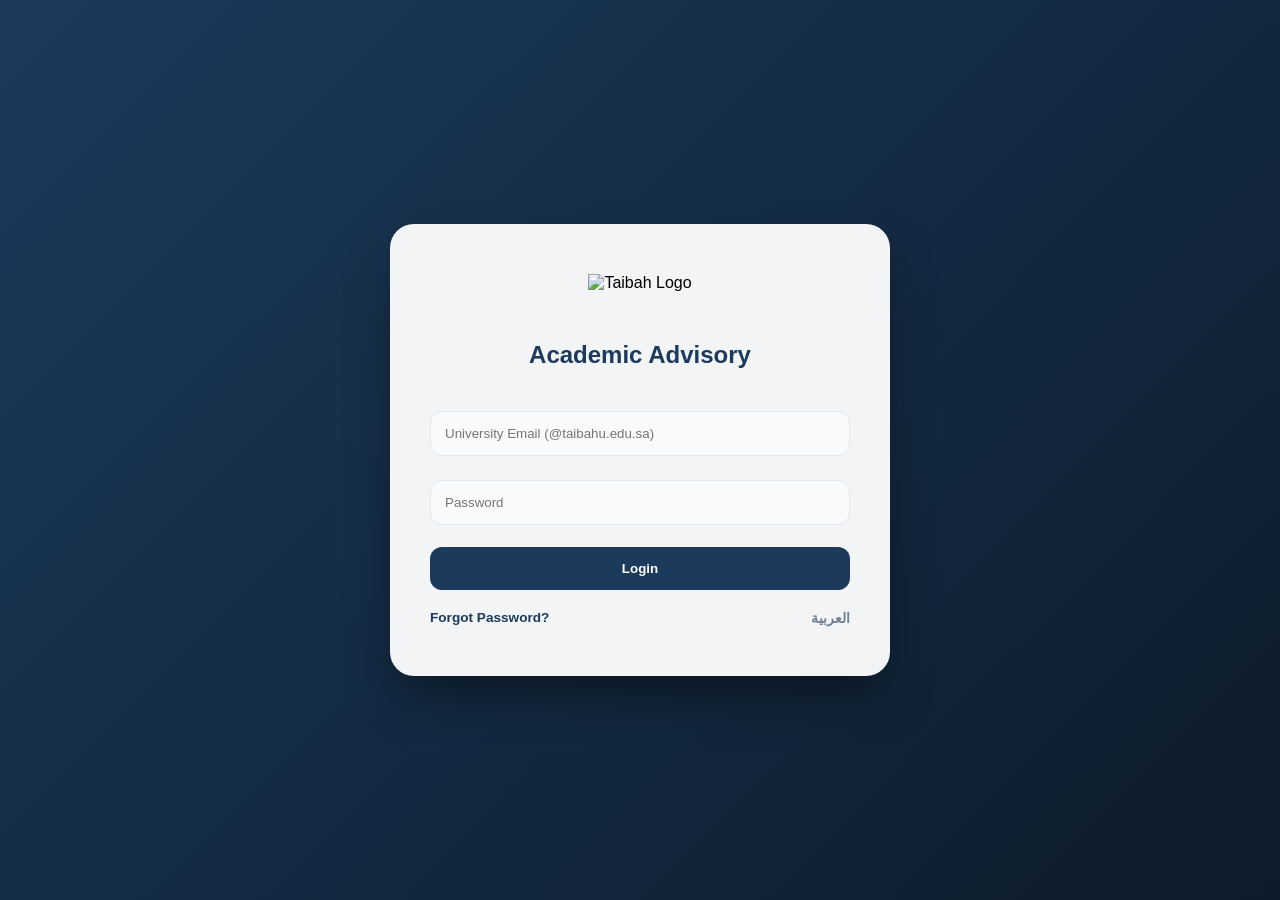
==== index.html @ e293fdeb "Add files via upload" ====
<!DOCTYPE html>
<html lang="en">
<head>
    <meta charset="UTF-8">
    <title>SAAS | Secure Login</title>
    <link rel="stylesheet" href="https://cdnjs.cloudflare.com/ajax/libs/font-awesome/6.4.0/css/all.min.css">
    <style>
        :root { --taibah-blue: #1B3A5C; --taibah-gold: #C5A059; --glass: rgba(255, 255, 255, 0.95); }
        body { 
            font-family: 'Inter', sans-serif; margin: 0; height: 100vh;
            display: flex; align-items: center; justify-content: center;
            background: linear-gradient(135deg, var(--taibah-blue) 0%, #0d1b2a 100%);
        }
        .login-card {
            background: var(--glass); padding: 50px 40px; border-radius: 24px;
            width: 100%; max-width: 420px; text-align: center;
            box-shadow: 0 25px 50px -12px rgba(0,0,0,0.5); backdrop-filter: blur(10px);
        }
        .logo { width: 220px; margin-bottom: 30px; }
        input {
            width: 100%; padding: 14px; margin: 12px 0; border: 1px solid #e2e8f0;
            border-radius: 12px; box-sizing: border-box; background: #f8fafc;
        }
        .btn {
            background: var(--taibah-blue); color: white; border: none;
            width: 100%; padding: 14px; border-radius: 12px; font-weight: bold; 
            cursor: pointer; transition: 0.3s; margin-top: 10px;
        }
        .btn:hover { background: #2a4d7a; transform: translateY(-2px); }
        .links { margin-top: 20px; display: flex; justify-content: space-between; font-size: 0.85rem; }
        .links a { color: var(--taibah-blue); text-decoration: none; font-weight: 600; }
    </style>
</head>
<body>
    <div class="login-card">
        <img src="https://www.taibahu.edu.sa/themes/custom/taiu_saud/logo.svg" alt="Taibah Logo" class="logo">
        <h2 style="color: var(--taibah-blue); margin-bottom: 30px;">Academic Advisory</h2>
        <input type="text" placeholder="University Email (@taibahu.edu.sa)">
        <input type="password" placeholder="Password">
        
        <a href="dashboard.html" style="text-decoration: none; display: block;">
            <button class="btn" type="button">Login</button>
        </a>
        
        <div class="links">
            <a href="#">Forgot Password?</a>
            <a href="#" style="color: #718096;">العربية</a>
        </div>
    </div>
</body>
</html>
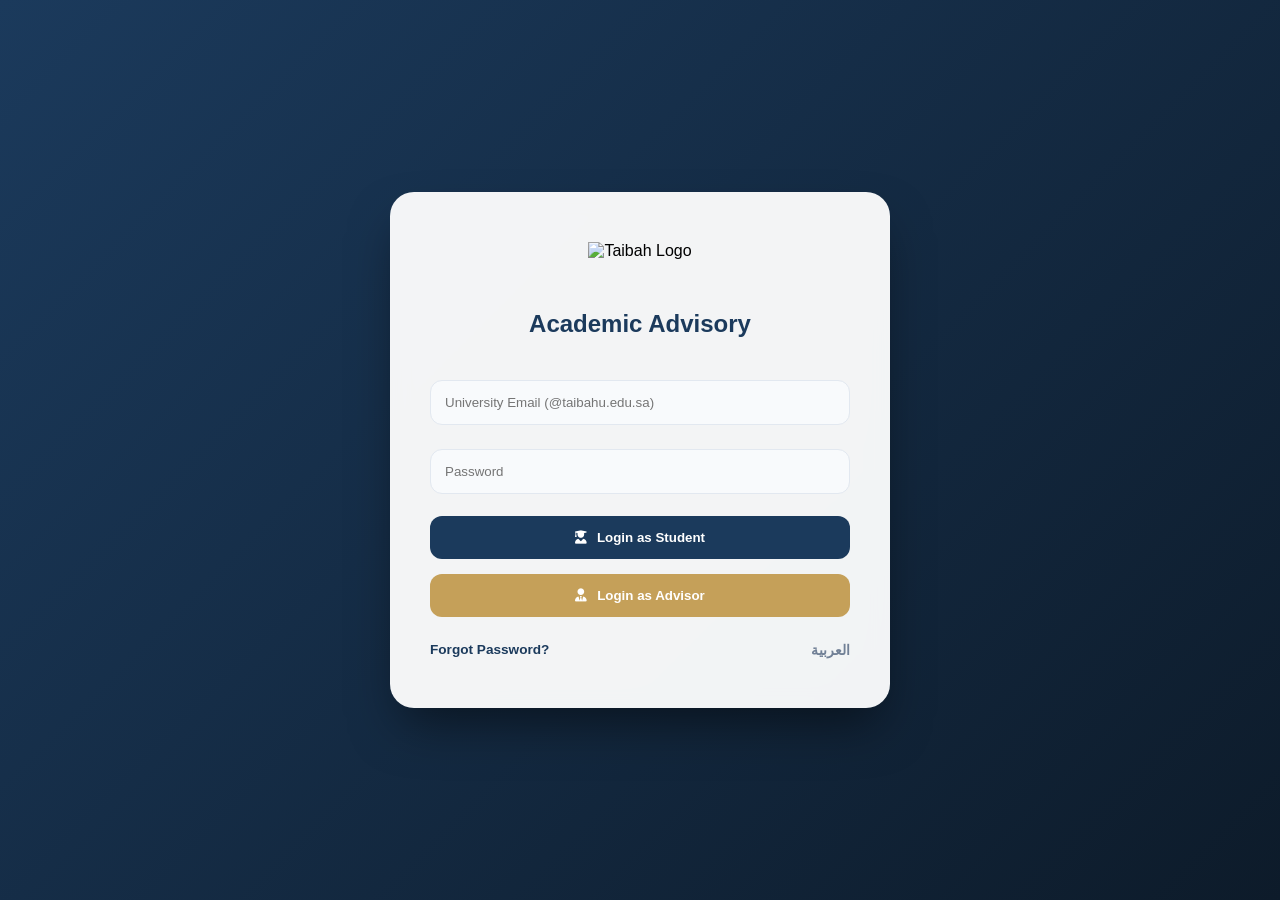
==== commit 180885a0: "Enhance login options for students and advisors Added separate login buttons for students and adviso" ====
--- a/index.html
+++ b/index.html
@@ -21,13 +21,20 @@
             width: 100%; padding: 14px; margin: 12px 0; border: 1px solid #e2e8f0;
             border-radius: 12px; box-sizing: border-box; background: #f8fafc;
         }
+        
+        /* Updated Button Styles for Roles */
         .btn {
-            background: var(--taibah-blue); color: white; border: none;
             width: 100%; padding: 14px; border-radius: 12px; font-weight: bold; 
-            cursor: pointer; transition: 0.3s; margin-top: 10px;
+            cursor: pointer; transition: 0.3s; margin-top: 10px; border: none;
+            display: flex; justify-content: center; align-items: center; gap: 10px;
         }
-        .btn:hover { background: #2a4d7a; transform: translateY(-2px); }
-        .links { margin-top: 20px; display: flex; justify-content: space-between; font-size: 0.85rem; }
+        .btn-student { background: var(--taibah-blue); color: white; }
+        .btn-student:hover { background: #2a4d7a; transform: translateY(-2px); }
+        
+        .btn-advisor { background: var(--taibah-gold); color: white; margin-top: 15px; }
+        .btn-advisor:hover { background: #b08d4a; transform: translateY(-2px); }
+
+        .links { margin-top: 25px; display: flex; justify-content: space-between; font-size: 0.85rem; }
         .links a { color: var(--taibah-blue); text-decoration: none; font-weight: 600; }
     </style>
 </head>
@@ -35,11 +42,16 @@
     <div class="login-card">
         <img src="https://www.taibahu.edu.sa/themes/custom/taiu_saud/logo.svg" alt="Taibah Logo" class="logo">
         <h2 style="color: var(--taibah-blue); margin-bottom: 30px;">Academic Advisory</h2>
+        
         <input type="text" placeholder="University Email (@taibahu.edu.sa)">
         <input type="password" placeholder="Password">
         
         <a href="dashboard.html" style="text-decoration: none; display: block;">
-            <button class="btn" type="button">Login</button>
+            <button class="btn btn-student" type="button"><i class="fa-solid fa-user-graduate"></i> Login as Student</button>
+        </a>
+
+        <a href="Advisor Panel.html" style="text-decoration: none; display: block;">
+            <button class="btn btn-advisor" type="button"><i class="fa-solid fa-user-tie"></i> Login as Advisor</button>
         </a>
         
         <div class="links">
@@ -48,4 +60,4 @@
         </div>
     </div>
 </body>
-</html>+</html>
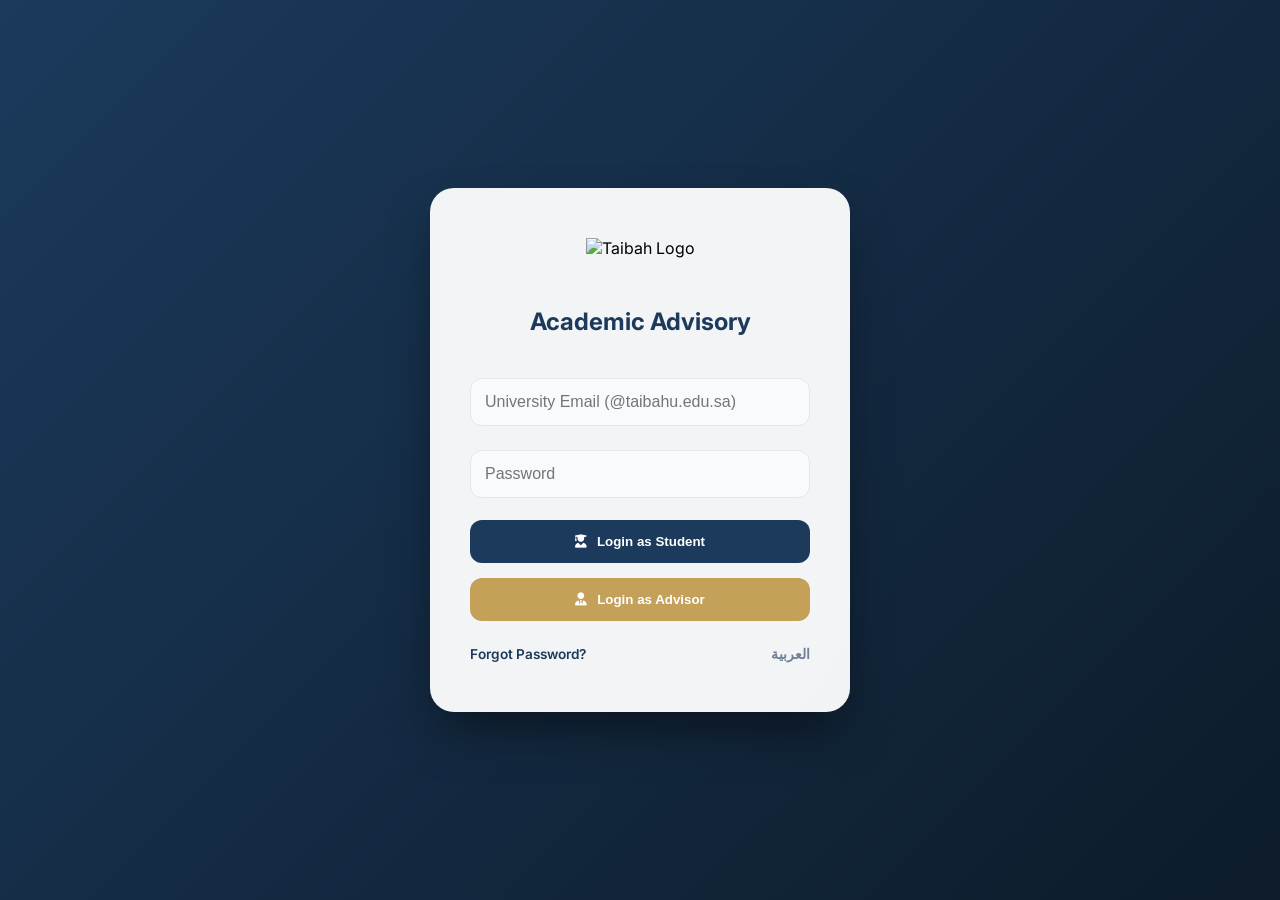
==== commit 29f6dd63: "feat: implement full mobile experience!" ====
--- a/index.html
+++ b/index.html
@@ -2,24 +2,36 @@
 <html lang="en">
 <head>
     <meta charset="UTF-8">
+    <meta name="viewport" content="width=device-width, initial-scale=1.0">
     <title>SAAS | Secure Login</title>
     <link rel="stylesheet" href="https://cdnjs.cloudflare.com/ajax/libs/font-awesome/6.4.0/css/all.min.css">
+    <link href="https://fonts.googleapis.com/css2?family=Inter:wght@400;600;800&display=swap" rel="stylesheet">
     <style>
         :root { --taibah-blue: #1B3A5C; --taibah-gold: #C5A059; --glass: rgba(255, 255, 255, 0.95); }
         body { 
-            font-family: 'Inter', sans-serif; margin: 0; height: 100vh;
+            font-family: 'Inter', sans-serif; margin: 0; height: 100vh; overflow: hidden;
             display: flex; align-items: center; justify-content: center;
-            background: linear-gradient(135deg, var(--taibah-blue) 0%, #0d1b2a 100%);
+            background: linear-gradient(135deg, var(--taibah-blue) 0%, #0d1b2a 100%); background-attachment: fixed;
+            cursor: default;
+            caret-color: transparent;
         }
+        
+        /* Force arrow cursor and hide blinking carets on all text, while keeping inputs working */
+        h1, h2, h3, p, span, strong, div, td, th { cursor: default; caret-color: transparent; }
+        input, textarea { cursor: text; caret-color: auto; }
+        a, button { cursor: pointer; caret-color: transparent; }
+
         .login-card {
             background: var(--glass); padding: 50px 40px; border-radius: 24px;
             width: 100%; max-width: 420px; text-align: center;
             box-shadow: 0 25px 50px -12px rgba(0,0,0,0.5); backdrop-filter: blur(10px);
+            user-select: none; -webkit-user-select: none; box-sizing: border-box; margin: 20px;
         }
+        .login-card h2, .login-card a { user-select: text; -webkit-user-select: text; } /* Keeps text copyable */
         .logo { width: 220px; margin-bottom: 30px; }
         input {
             width: 100%; padding: 14px; margin: 12px 0; border: 1px solid #e2e8f0;
-            border-radius: 12px; box-sizing: border-box; background: #f8fafc;
+            border-radius: 12px; box-sizing: border-box; background: #f8fafc; font-size: 16px;
         }
         
         /* Updated Button Styles for Roles */
@@ -36,6 +48,12 @@
 
         .links { margin-top: 25px; display: flex; justify-content: space-between; font-size: 0.85rem; }
         .links a { color: var(--taibah-blue); text-decoration: none; font-weight: 600; }
+        
+        /* Mobile Responsiveness */
+        @media (max-width: 480px) {
+            .login-card { padding: 40px 25px; margin: 15px; }
+            .logo { width: 180px; }
+        }
     </style>
 </head>
 <body>
@@ -60,4 +78,4 @@
         </div>
     </div>
 </body>
-</html>
+</html>
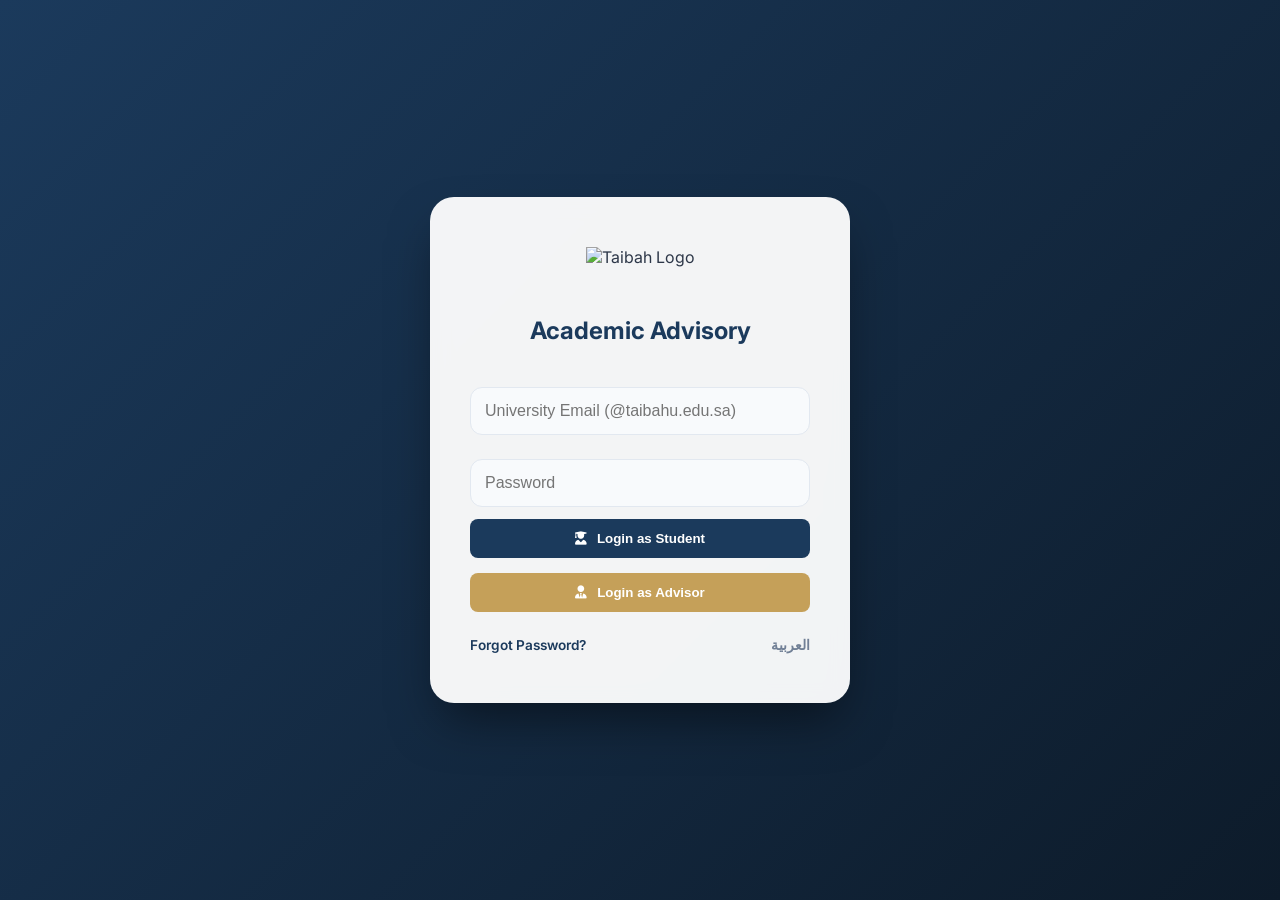
==== commit ec84cb4f: "feat: Add dynamic notifications and empty chat Also includes a secret reset button for presentations" ====
--- a/index.html
+++ b/index.html
@@ -6,57 +6,9 @@
     <title>SAAS | Secure Login</title>
     <link rel="stylesheet" href="https://cdnjs.cloudflare.com/ajax/libs/font-awesome/6.4.0/css/all.min.css">
     <link href="https://fonts.googleapis.com/css2?family=Inter:wght@400;600;800&display=swap" rel="stylesheet">
-    <style>
-        :root { --taibah-blue: #1B3A5C; --taibah-gold: #C5A059; --glass: rgba(255, 255, 255, 0.95); }
-        body { 
-            font-family: 'Inter', sans-serif; margin: 0; height: 100vh; overflow: hidden;
-            display: flex; align-items: center; justify-content: center;
-            background: linear-gradient(135deg, var(--taibah-blue) 0%, #0d1b2a 100%); background-attachment: fixed;
-            cursor: default;
-            caret-color: transparent;
-        }
-        
-        /* Force arrow cursor and hide blinking carets on all text, while keeping inputs working */
-        h1, h2, h3, p, span, strong, div, td, th { cursor: default; caret-color: transparent; }
-        input, textarea { cursor: text; caret-color: auto; }
-        a, button { cursor: pointer; caret-color: transparent; }
-
-        .login-card {
-            background: var(--glass); padding: 50px 40px; border-radius: 24px;
-            width: 100%; max-width: 420px; text-align: center;
-            box-shadow: 0 25px 50px -12px rgba(0,0,0,0.5); backdrop-filter: blur(10px);
-            user-select: none; -webkit-user-select: none; box-sizing: border-box; margin: 20px;
-        }
-        .login-card h2, .login-card a { user-select: text; -webkit-user-select: text; } /* Keeps text copyable */
-        .logo { width: 220px; margin-bottom: 30px; }
-        input {
-            width: 100%; padding: 14px; margin: 12px 0; border: 1px solid #e2e8f0;
-            border-radius: 12px; box-sizing: border-box; background: #f8fafc; font-size: 16px;
-        }
-        
-        /* Updated Button Styles for Roles */
-        .btn {
-            width: 100%; padding: 14px; border-radius: 12px; font-weight: bold; 
-            cursor: pointer; transition: 0.3s; margin-top: 10px; border: none;
-            display: flex; justify-content: center; align-items: center; gap: 10px;
-        }
-        .btn-student { background: var(--taibah-blue); color: white; }
-        .btn-student:hover { background: #2a4d7a; transform: translateY(-2px); }
-        
-        .btn-advisor { background: var(--taibah-gold); color: white; margin-top: 15px; }
-        .btn-advisor:hover { background: #b08d4a; transform: translateY(-2px); }
-
-        .links { margin-top: 25px; display: flex; justify-content: space-between; font-size: 0.85rem; }
-        .links a { color: var(--taibah-blue); text-decoration: none; font-weight: 600; }
-        
-        /* Mobile Responsiveness */
-        @media (max-width: 480px) {
-            .login-card { padding: 40px 25px; margin: 15px; }
-            .logo { width: 180px; }
-        }
-    </style>
+    <link rel="stylesheet" href="styles.css">
 </head>
-<body>
+<body class="login-body">
     <div class="login-card">
         <img src="https://www.taibahu.edu.sa/themes/custom/taiu_saud/logo.svg" alt="Taibah Logo" class="logo">
         <h2 style="color: var(--taibah-blue); margin-bottom: 30px;">Academic Advisory</h2>
--- a/styles.css
+++ b/styles.css
@@ -0,0 +1,154 @@
+:root {
+    --taibah-blue: #1B3A5C;
+    --taibah-gold: #C5A059;
+    --bg-gray: #f4f7f9;
+    --text-dark: #2d3748;
+    --glass: rgba(255, 255, 255, 0.95);
+    --success-green: #2ecc71;
+}
+
+body {
+    font-family: 'Inter', sans-serif;
+    margin: 0;
+    background-color: var(--bg-gray);
+    color: var(--text-dark);
+    display: flex;
+    cursor: default;
+    caret-color: transparent;
+}
+
+body.login-body {
+    height: 100vh;
+    overflow: hidden;
+    justify-content: center;
+    align-items: center;
+    background: linear-gradient(135deg, var(--taibah-blue) 0%, #0d1b2a 100%);
+    background-attachment: fixed;
+}
+
+h1, h2, h3, p, span, strong, div, td, th { cursor: default; caret-color: transparent; }
+input, textarea { cursor: text; caret-color: auto; }
+a, button { cursor: pointer; caret-color: transparent; }
+
+/* Layout & Sidebar */
+.sidebar { width: 260px; height: 100dvh; background: linear-gradient(180deg, var(--taibah-blue) 0%, #0d1b2a 100%); color: white; position: fixed; padding: 25px 15px; box-sizing: border-box; box-shadow: 4px 0 10px rgba(0,0,0,0.1); display: flex; flex-direction: column; }
+.logo-section { text-align: center; margin-bottom: 10px; position: relative; }
+.logo-placeholder { width: 180px; filter: brightness(0) invert(1); }
+.sidebar-brand { font-size: 1.2rem; font-weight: bold; margin-bottom: 40px; text-align: center; color: var(--taibah-gold); letter-spacing: 1px; text-transform: uppercase; }
+
+.nav-link { padding: 12px 15px; display: flex; align-items: center; color: #e2e8f0; text-decoration: none; border-radius: 12px; margin-bottom: 8px; gap: 15px; transition: 0.3s; }
+.nav-link i { width: 20px; text-align: center; }
+.nav-link.active, .nav-link:hover { background: rgba(255, 255, 255, 0.15); color: white; transform: translateX(5px); }
+
+.main-content { margin-left: 280px; padding: 40px; width: calc(100% - 280px); box-sizing: border-box; }
+.header { display: flex; justify-content: space-between; align-items: center; margin-bottom: 40px; user-select: none; -webkit-user-select: none; }
+.header h1, .header div { user-select: text; -webkit-user-select: text; }
+
+/* Cards & Components */
+.grid { display: grid; grid-template-columns: repeat(auto-fit, minmax(320px, 1fr)); gap: 25px; }
+.card { background: var(--glass); padding: 25px; border-radius: 16px; box-shadow: 0 10px 15px -3px rgba(0,0,0,0.05); border: 1px solid rgba(255,255,255,0.3); backdrop-filter: blur(10px); margin-bottom: 25px; }
+.card-header { display: flex; align-items: center; margin-bottom: 15px; color: var(--taibah-blue); }
+.card-header i { margin-right: 10px; font-size: 1.2rem; }
+
+.btn { background: var(--taibah-blue); color: white; border: none; padding: 12px 20px; border-radius: 8px; cursor: pointer; font-weight: 600; transition: 0.2s; width: 100%; display: flex; justify-content: center; align-items: center; gap: 10px; }
+.btn:hover { background: #2a4d7a; transform: translateY(-2px); }
+
+.progress-container { background: #edf2f7; border-radius: 10px; height: 10px; margin: 15px 0; }
+.progress-fill { background: var(--success-green); height: 100%; border-radius: 10px; width: 89%; }
+.status-badge { background: #def7ec; color: #03543f; padding: 4px 12px; border-radius: 99px; font-size: 0.8rem; font-weight: bold; }
+
+.mobile-menu-btn, .mobile-btn { display: none; background: none; border: none; font-size: 1.5rem; color: var(--taibah-blue); cursor: pointer; padding: 0; }
+
+/* Booking Specific */
+.time-grid { display: grid; grid-template-columns: repeat(5, 1fr); gap: 20px; margin-top: 25px; }
+.day-column { background: #f8fafc; padding: 15px; border-radius: 15px; border: 1px solid #edf2f7; text-align: center; }
+.day-column strong { user-select: text; -webkit-user-select: text; }
+.slot { width: 100%; padding: 12px; margin: 10px 0; border: none; border-radius: 10px; cursor: pointer; font-weight: 600; transition: 0.2s; }
+.available { background: white; color: var(--taibah-blue); border: 1px solid #e2e8f0; }
+.available:hover, .available.selected { background: var(--taibah-blue); color: white; border-color: var(--taibah-blue); transform: scale(1.05); box-shadow: 0 4px 10px rgba(27,58,92,0.3); }
+.booked { background: #e2e8f0; color: #94a3b8; cursor: not-allowed; }
+.btn-confirm { background: var(--taibah-blue); color: white; padding: 15px; border: none; border-radius: 10px; width: 100%; font-weight: bold; margin-top: 25px; cursor: pointer; }
+.subject-input { width: 100%; margin-top: 20px; padding: 15px; border-radius: 10px; border: 1px solid #ddd; box-sizing: border-box; resize: vertical; min-height: 80px; max-height: 250px; font-size: 16px; }
+
+/* Advisor Panel Specific */
+.table { width: 100%; border-collapse: collapse; margin-top: 15px; transition: 0.3s; }
+.table tr { transition: background-color 0.3s ease; }
+.table th { text-align: left; color: var(--taibah-blue); padding: 12px; border-bottom: 2px solid #edf2f7; }
+.table td { padding: 15px 12px; border-bottom: 1px solid #edf2f7; font-size: 0.95rem; }
+.btn-action { padding: 8px 16px; border-radius: 6px; border: none; cursor: pointer; font-weight: bold; transition: 0.2s; }
+.approve { background: #2ecc71; color: white; margin-right: 8px; }
+.reject { background: #e74c3c; color: white; }
+.approve:hover { background: #27ae60; }
+.reject:hover { background: #c0392b; }
+.badge { padding: 4px 10px; border-radius: 20px; font-size: 0.8rem; background: #ebf8ff; color: #3182ce; transition: 0.3s; }
+
+/* Chat System Specific */
+.chat-container { margin-left: 280px; margin-top: 25px; margin-right: 25px; margin-bottom: 25px; flex-grow: 1; display: flex; background: white; border-radius: 24px; box-shadow: 0 20px 50px rgba(0,0,0,0.1); overflow: hidden; border: 1px solid #e2e8f0; height: calc(100vh - 50px); box-sizing: border-box; }
+.contacts { width: 320px; border-right: 1px solid #f1f5f9; background: #f8fafc; }
+.contact-item { padding: 25px; display: flex; align-items: center; border-bottom: 1px solid #f1f5f9; cursor: pointer; }
+.contact-item.active { background: white; box-shadow: inset 4px 0 0 var(--taibah-blue); }
+.contact-info { flex-grow: 1; }
+.unread-badge { background-color: #e74c3c; color: white; font-size: 0.75rem; font-weight: bold; height: 20px; min-width: 20px; display: flex; align-items: center; justify-content: center; border-radius: 10px; margin-left: auto; padding: 0 6px; }
+.window { flex-grow: 1; display: flex; flex-direction: column; }
+.chat-area { flex-grow: 1; padding: 40px; background: #ffffff; overflow-y: auto; display: flex; flex-direction: column; }
+.bubble { max-width: 65%; padding: 18px 22px; border-radius: 20px; margin-bottom: 15px; font-size: 0.95rem; }
+.chat-received { background: #f1f5f9; color: #334155; border-bottom-left-radius: 4px; align-self: flex-start; }
+.chat-sent { background: var(--taibah-blue); color: white; border-bottom-right-radius: 4px; align-self: flex-end; }
+.time { font-size: 0.7rem; opacity: 0.7; display: block; text-align: right; margin-top: 5px; }
+.input-bar { padding: 25px 35px; border-top: 1px solid #f1f5f9; display: flex; gap: 15px; user-select: none; -webkit-user-select: none; }
+.input-bar input { flex-grow: 1; padding: 15px; border-radius: 15px; border: 1px solid #e2e8f0; outline: none; font-size: 16px; background: #fff; }
+.send-btn { background: var(--taibah-blue); color: white; width: 55px; border-radius: 15px; border: none; cursor: pointer; display: flex; align-items: center; justify-content: center; }
+
+/* Login Specific */
+.login-card { background: var(--glass); padding: 50px 40px; border-radius: 24px; width: 100%; max-width: 420px; text-align: center; box-shadow: 0 25px 50px -12px rgba(0,0,0,0.5); backdrop-filter: blur(10px); box-sizing: border-box; margin: 20px; user-select: none; -webkit-user-select: none; }
+.login-card h2, .login-card a { user-select: text; -webkit-user-select: text; }
+.login-card .logo { width: 220px; margin-bottom: 30px; }
+.login-card input { width: 100%; padding: 14px; margin: 12px 0; border: 1px solid #e2e8f0; border-radius: 12px; box-sizing: border-box; background: #f8fafc; font-size: 16px; }
+.btn-student { background: var(--taibah-blue); color: white; }
+.btn-advisor { background: var(--taibah-gold); color: white; margin-top: 15px; }
+.btn-advisor:hover { background: #b08d4a; }
+.links { margin-top: 25px; display: flex; justify-content: space-between; font-size: 0.85rem; }
+.links a { color: var(--taibah-blue); text-decoration: none; font-weight: 600; }
+
+/* Mobile Responsiveness */
+@media (max-width: 768px) {
+    .mobile-menu-btn, .mobile-btn { display: block; }
+    .sidebar { left: -260px; top: 0; z-index: 2000; transition: left 0.3s ease; }
+    .sidebar.show { left: 0; }
+    .main-content { margin-left: 0; width: 100%; padding: 20px; }
+    .header { flex-direction: row; flex-wrap: wrap; margin-bottom: 25px; position: sticky; top: 0; background: rgba(244, 247, 249, 0.9); backdrop-filter: blur(10px); z-index: 100; padding: 15px 20px; margin: -20px -20px 25px -20px; border-bottom: 1px solid #e2e8f0; }
+    .header h1 { font-size: 1.5rem; margin: 0; }
+    
+    .time-grid { grid-template-columns: 1fr; }
+    .card { padding: 20px; }
+    
+    .table thead { display: none; }
+    .table, .table tbody, .table tr, .table td { display: block; width: 100%; box-sizing: border-box; }
+    .table tr { margin-bottom: 15px; border: 1px solid #e2e8f0; border-radius: 12px; padding: 15px; background: white; box-shadow: 0 4px 6px rgba(0,0,0,0.02); }
+    .table td { display: flex; align-items: center; padding: 10px 0; border-bottom: 1px solid #f1f5f9; text-align: right; gap: 8px; }
+    .table td:last-child { border-bottom: none; padding-bottom: 0; }
+    .table td::before { content: attr(data-label); font-weight: 600; color: var(--taibah-blue); margin-right: auto; text-align: left; }
+    
+    .chat-container { margin: 0; border-radius: 0; border: none; width: 100%; height: 100dvh; position: relative; }
+    .contacts { position: absolute; left: -320px; height: 100%; z-index: 1500; transition: left 0.3s ease; border-right: 1px solid #e2e8f0; box-shadow: 5px 0 15px rgba(0,0,0,0.1); width: 280px; display: block; }
+    .contacts.show { left: 0; }
+    .contact-item { width: 100%; box-sizing: border-box; }
+    .chat-area { padding: 20px; }
+    .bubble { max-width: 90%; }
+    .input-bar { padding: 15px; }
+}
+
+@media (max-width: 480px) {
+    .login-card { padding: 40px 25px; margin: 15px; }
+    .login-card .logo { width: 180px; }
+}
+
+/* Modal Styling */
+.modal-overlay { position: fixed; top: 0; left: 0; width: 100%; height: 100%; background: rgba(0,0,0,0.5); display: none; justify-content: center; align-items: center; z-index: 3000; backdrop-filter: blur(5px); }
+.modal-overlay.show { display: flex; }
+.modal { background: white; padding: 30px; border-radius: 20px; width: 90%; max-width: 400px; box-shadow: 0 25px 50px -12px rgba(0,0,0,0.5); transform: translateY(-20px); transition: 0.3s; box-sizing: border-box; }
+.modal-overlay.show .modal { transform: translateY(0); }
+.modal h3 { margin-top: 0; color: var(--taibah-blue); }
+.modal-actions { display: flex; gap: 10px; margin-top: 20px; }
+.btn-cancel { background: transparent; border: 1px solid #cbd5e1; color: #64748b; padding: 12px 20px; border-radius: 8px; cursor: pointer; font-weight: 600; width: 100%; transition: 0.2s; }
+.btn-cancel:hover { background: #f1f5f9; }
